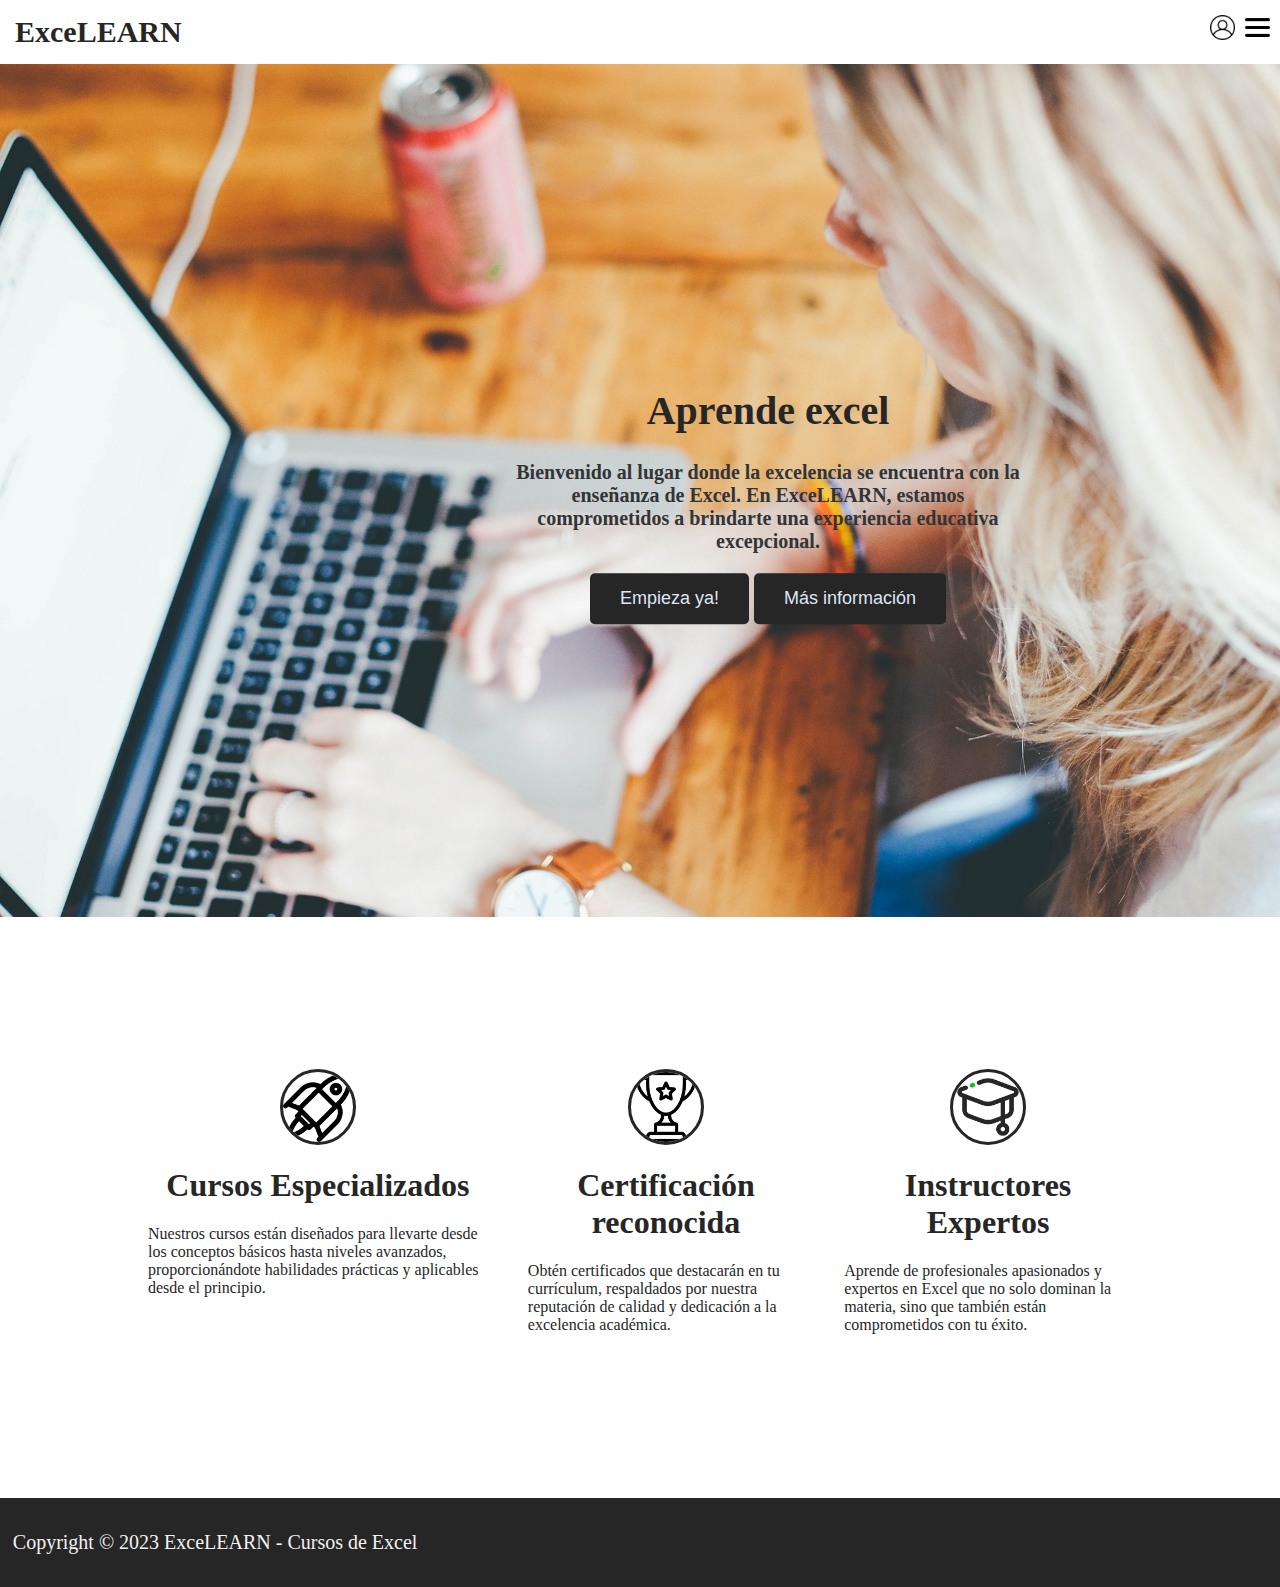
==== index.html @ 46f65f89 "Trabajo parcial" ====
<!DOCTYPE html>
<html lang="es">
    <head>
        <meta charset="utf-8">
        <meta http-equiv="X-UA-Compatible" content="IE=edge">
        <meta name="viewport" content="width=device-width, initial-scale-1.0">
        <title>ExceLEARN</title>
        <link rel="stylesheet" href="css/styles.css">
        <link rel="icon" type="image/x-icon" href="img/excelearn.ico">

    </head>
    <body>
        <header>
            <nav class="navbar">
                <div class="logo">
                    <a href="index.html">ExceLEARN</a>
                </div>
                <ul>
                    <li class="login">
                        <a href="login.html">
                            <img src="img/user.png" alt="user" class="user">
                        </a>
                    </li>
                    <li class="menu">
                        <a href="#">
                            <img src="img/menu.png" alt="menu" class="menu-icon">
                        </a>
                    </li>
                </ul>
                
            </nav>
        </header>
    
        <div class="contenedor">
            <!-- Contenido de la sección de inicio -->
            <img src="img/computer.jpg" alt="student" class="student" >
            <div class="texto1">
                <H1 id="titulo1">Aprende excel</H1>
                <p id="p1">Bienvenido al lugar donde la excelencia se encuentra con la enseñanza de Excel. En ExceLEARN, estamos comprometidos a brindarte una experiencia educativa excepcional.</p>
                <button id="btn1">Empieza ya!</button>
                <button id="btn2">Más información</button>
            </div>
        </div>
        
        <div class="informacion_breve">
            <!-- Contenido de la sección de información -->
            <div class="info1">
                <img src="img/cohete.png" alt="cohete" class="img1">
                <div id="inf1">
                    <h1>Cursos Especializados</h1>
                    <p>Nuestros cursos están diseñados para llevarte desde los conceptos básicos hasta niveles avanzados, proporcionándote habilidades prácticas y aplicables desde el principio.</p>
                </div>        
            </div>
            
            <div class="info2">
                <img src="img/trofeo.png" alt="trofeo" class="img2">
                <div id="inf2">
                    <h1>Certificación reconocida</h1>
                    <p>Obtén certificados que destacarán en tu currículum, respaldados por nuestra reputación de calidad y dedicación a la excelencia académica.</p>
                </div>
            </div>
            
            <div class="info3">
                <img src="img/sombrero-de-graduacion.png" alt="sombrero-de-graduacion" class="img3">
                <div id="inf3">   
                    <h1>Instructores Expertos</h1>
                    <p>Aprende de profesionales apasionados y expertos en Excel que no solo dominan la materia, sino que también están comprometidos con tu éxito.</p>
                </div> 
            </div>
        
        </div>
    
        <div id="certificados">
            <!-- Contenido de la sección de certificados -->
        </div>
    
        <div id="contacto">
            <!-- Contenido de la sección de contacto -->
        </div>
    
        <footer>
            <p>Copyright &copy; 2023 ExceLEARN - Cursos de Excel</p>
        </footer>
    
    </body>

</html>
---- css/styles.css ----
body {
    margin: 0px;
    color: #262626;
    
}
/*Inicio de la barra de navegación ---------------------------------------- */
header {
    background-color:white;
    margin: 0px;
    padding: 0px;
    color: #262626;
    
}

.navbar {
    display: flex;
    justify-content: space-between ;
    
}

.logo {
    font-family: serif;
    font-size: 30px;
    font-weight: bold;
    padding: 15px;
    

}
.logo a {
    text-decoration: none;
    color: inherit;
}
ul {
    display: flex;
    list-style: none;
    margin: 0px;
}

li {
    padding-block: 15px;
}

.user,
.menu-icon {
    width: 25px;
    height: 25px;  
    margin-right: 10px;  
}
/*Fin de la barra de navegación ---------------------------------------- */

/*Inicio --------------------------------------------------------------- */

.contenedor {
    position: relative;
    
}

.student {
    width: 100%;
    
}

.texto1 {
    display: block;
    position: absolute;
    top: 50%;
    left: 60%;
    transform: translate(-50%, -50%);
    color:#262626;
    font-size: 20px;
    text-align: center;
    /*
    display: block;
    position: absolute;
    top: 50%;
    left: 50%; 
    transform: translate(-50%, -50%);
    color: #262626;
    font-size: 20px;
    text-align: center;
    width: 70%; 
    */
}
#p1 {
    font-weight: bold;
    color: #323437;
}

#btn1,
#btn2 {
    
    background-color: #262626; /* Color de fondo del botón, ajusta según tu paleta de colores */
    color: #DFE5F2; /* Color del texto del botón */
    padding: 15px 30px; /* Espaciado interno del botón, ajusta según tu diseño */
    font-size: 18px; /* Tamaño del texto del botón */
    border: none; /* Sin borde */
    border-radius: 5px; /* Bordes redondeados para el botón */
    cursor: pointer; /* Cursor al pasar sobre el botón */
}

/* Estilo adicional para resaltar el botón al pasar el ratón sobre él */
#btn1:hover,
#btn2:hover {
    background-color:#999999; /* Cambia el color de fondo al pasar el ratón sobre el botón */
}

/*Inicio --------------------------------------------------------------- */

/*Información----------------------------------------------------------- */

.informacion_breve {
    display: flex;
    padding-block: 10%;
    padding-inline: 10%;
    
}

h1{
    text-align: center;
}
.info1,
.info2,
.info3 {
    padding: 20px;
}

.img1,
.img2,
.img3 {
    color: #262626;
    width: 70px;
    height: 70px;
    display: block;
    border-radius: 50%;
    margin: 0 auto;
    border: 3px solid #262626;

    
}

.inf1,
.inf2,
.inf3 {
    text-align: center;

}





footer {
    font-size: 20px;
    background-color: #262626;
    color: #F2F2F2;
    padding: 1%;
}
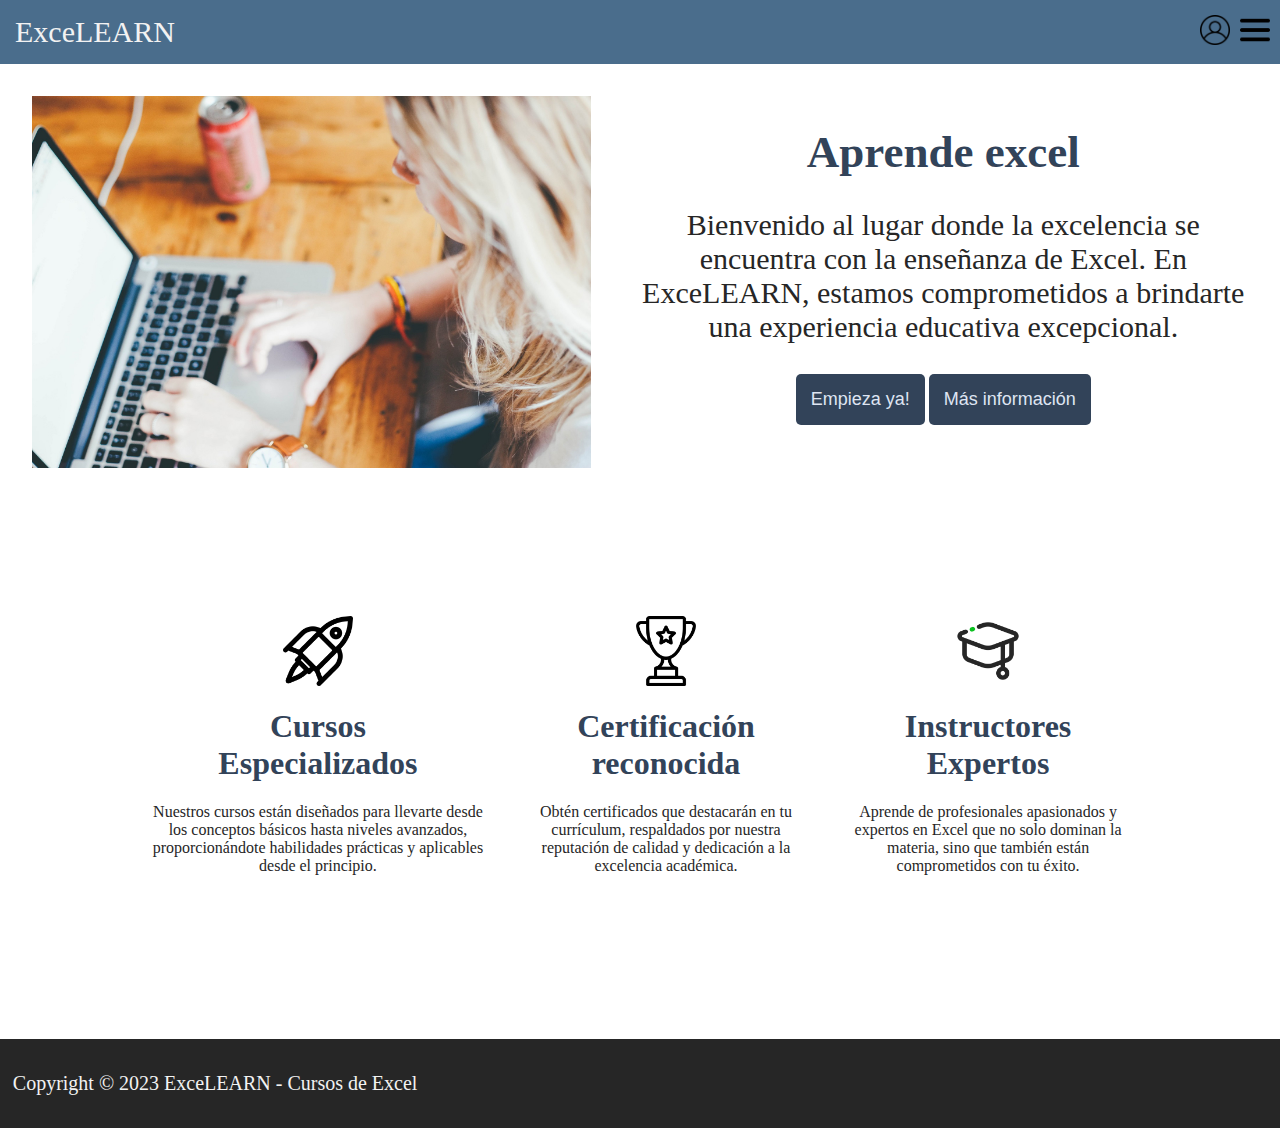
==== commit 50ad307b: "TRABAJO_PARCIAL" ====
--- a/index.html
+++ b/index.html
@@ -31,23 +31,24 @@
             </nav>
         </header>
     
-        <div class="contenedor">
-            <!-- Contenido de la sección de inicio -->
-            <img src="img/computer.jpg" alt="student" class="student" >
+        <section class="inicio">
+            <div class="student">
+                <img src="img/computer.jpg" alt="student" id="student" >
+            </div>
             <div class="texto1">
-                <H1 id="titulo1">Aprende excel</H1>
+                <h1 id="titulo1">Aprende excel</h1>
                 <p id="p1">Bienvenido al lugar donde la excelencia se encuentra con la enseñanza de Excel. En ExceLEARN, estamos comprometidos a brindarte una experiencia educativa excepcional.</p>
                 <button id="btn1">Empieza ya!</button>
                 <button id="btn2">Más información</button>
             </div>
-        </div>
+        </section>
         
-        <div class="informacion_breve">
-            <!-- Contenido de la sección de información -->
+        <section class="informacion_breve">
+            
             <div class="info1">
                 <img src="img/cohete.png" alt="cohete" class="img1">
                 <div id="inf1">
-                    <h1>Cursos Especializados</h1>
+                    <h1>Cursos <br>Especializados</h1>
                     <p>Nuestros cursos están diseñados para llevarte desde los conceptos básicos hasta niveles avanzados, proporcionándote habilidades prácticas y aplicables desde el principio.</p>
                 </div>        
             </div>
@@ -55,7 +56,7 @@
             <div class="info2">
                 <img src="img/trofeo.png" alt="trofeo" class="img2">
                 <div id="inf2">
-                    <h1>Certificación reconocida</h1>
+                    <h1>Certificación <br>reconocida</h1>
                     <p>Obtén certificados que destacarán en tu currículum, respaldados por nuestra reputación de calidad y dedicación a la excelencia académica.</p>
                 </div>
             </div>
@@ -63,20 +64,20 @@
             <div class="info3">
                 <img src="img/sombrero-de-graduacion.png" alt="sombrero-de-graduacion" class="img3">
                 <div id="inf3">   
-                    <h1>Instructores Expertos</h1>
+                    <h1>Instructores <br>Expertos</h1>
                     <p>Aprende de profesionales apasionados y expertos en Excel que no solo dominan la materia, sino que también están comprometidos con tu éxito.</p>
                 </div> 
             </div>
         
-        </div>
+        </section>
     
-        <div id="certificados">
-            <!-- Contenido de la sección de certificados -->
-        </div>
+        <section id="Precios">
+            <!-- Contenido de la sección de precios --->
+        </section>
     
-        <div id="contacto">
+        <section id="contacto">
             <!-- Contenido de la sección de contacto -->
-        </div>
+        </section>
     
         <footer>
             <p>Copyright &copy; 2023 ExceLEARN - Cursos de Excel</p>
--- a/css/styles.css
+++ b/css/styles.css
@@ -1,17 +1,14 @@
 body {
     margin: 0px;
     color: #262626;
+    font-family: serif;
     
 }
 /*Inicio de la barra de navegación ---------------------------------------- */
-header {
-    background-color:white;
-    margin: 0px;
-    padding: 0px;
-    color: #262626;
-    
+header{
+    background-color: #4A6D8C;
+    color: #F2F2F2;
 }
-
 .navbar {
     display: flex;
     justify-content: space-between ;
@@ -19,17 +16,15 @@
 }
 
 .logo {
-    font-family: serif;
     font-size: 30px;
-    font-weight: bold;
     padding: 15px;
-    
+}
 
-}
 .logo a {
     text-decoration: none;
     color: inherit;
 }
+
 ul {
     display: flex;
     list-style: none;
@@ -42,116 +37,88 @@
 
 .user,
 .menu-icon {
-    width: 25px;
-    height: 25px;  
+    width: 30px;
+    height: 30px;  
     margin-right: 10px;  
 }
 /*Fin de la barra de navegación ---------------------------------------- */
+/* Contenido de la sección de inicio ------------------------------------*/
 
-/*Inicio --------------------------------------------------------------- */
-
-.contenedor {
-    position: relative;
-    
+.inicio {
+    display: flex;
+    margin: 2em;
 }
 
 .student {
+    display: flex;
+    justify-content: center;
+    margin-right: 3em;
+
+}
+#student {
     width: 100%;
-    
+    height: auto;
 }
+.texto1 {
+    text-align: center;
 
-.texto1 {
-    display: block;
-    position: absolute;
-    top: 50%;
-    left: 60%;
-    transform: translate(-50%, -50%);
-    color:#262626;
-    font-size: 20px;
-    text-align: center;
-    /*
-    display: block;
-    position: absolute;
-    top: 50%;
-    left: 50%; 
-    transform: translate(-50%, -50%);
-    color: #262626;
-    font-size: 20px;
-    text-align: center;
-    width: 70%; 
-    */
+}
+.texto1 h1 {
+    font-size: 45px;
+    color: #324359;
 }
 #p1 {
-    font-weight: bold;
-    color: #323437;
+    font-size: 30px;
 }
 
 #btn1,
 #btn2 {
     
-    background-color: #262626; /* Color de fondo del botón, ajusta según tu paleta de colores */
-    color: #DFE5F2; /* Color del texto del botón */
-    padding: 15px 30px; /* Espaciado interno del botón, ajusta según tu diseño */
-    font-size: 18px; /* Tamaño del texto del botón */
-    border: none; /* Sin borde */
-    border-radius: 5px; /* Bordes redondeados para el botón */
-    cursor: pointer; /* Cursor al pasar sobre el botón */
+    background-color: #324359;
+    color: #DFE5F2;
+    padding: 15px;
+    font-size: 18px;
+    border: none;
+    border-radius: 5px;
+    cursor: pointer;
+    margin-bottom: 10px;
 }
 
-/* Estilo adicional para resaltar el botón al pasar el ratón sobre él */
-#btn1:hover,
-#btn2:hover {
-    background-color:#999999; /* Cambia el color de fondo al pasar el ratón sobre el botón */
-}
+/* Fin del contenido de la sección de inicio ----------------------------*/
 
-/*Inicio --------------------------------------------------------------- */
-
-/*Información----------------------------------------------------------- */
+/* Contenido de la sección de información -------------------------------*/
 
 .informacion_breve {
     display: flex;
-    padding-block: 10%;
-    padding-inline: 10%;
+    margin:10%;
     
 }
 
-h1{
-    text-align: center;
-}
 .info1,
 .info2,
 .info3 {
     padding: 20px;
+    text-align: center;
 }
-
+.informacion_breve h1 {
+    color: #324359;
+}
 .img1,
 .img2,
 .img3 {
-    color: #262626;
     width: 70px;
     height: 70px;
     display: block;
-    border-radius: 50%;
     margin: 0 auto;
-    border: 3px solid #262626;
-
-    
 }
 
-.inf1,
-.inf2,
-.inf3 {
-    text-align: center;
+/* Fin del contenido de la sección de información ----------------------*/
 
-}
-
-
-
-
+/* Contenido del pie de página -----------------------------------------*/
 
 footer {
     font-size: 20px;
     background-color: #262626;
     color: #F2F2F2;
     padding: 1%;
-}+}
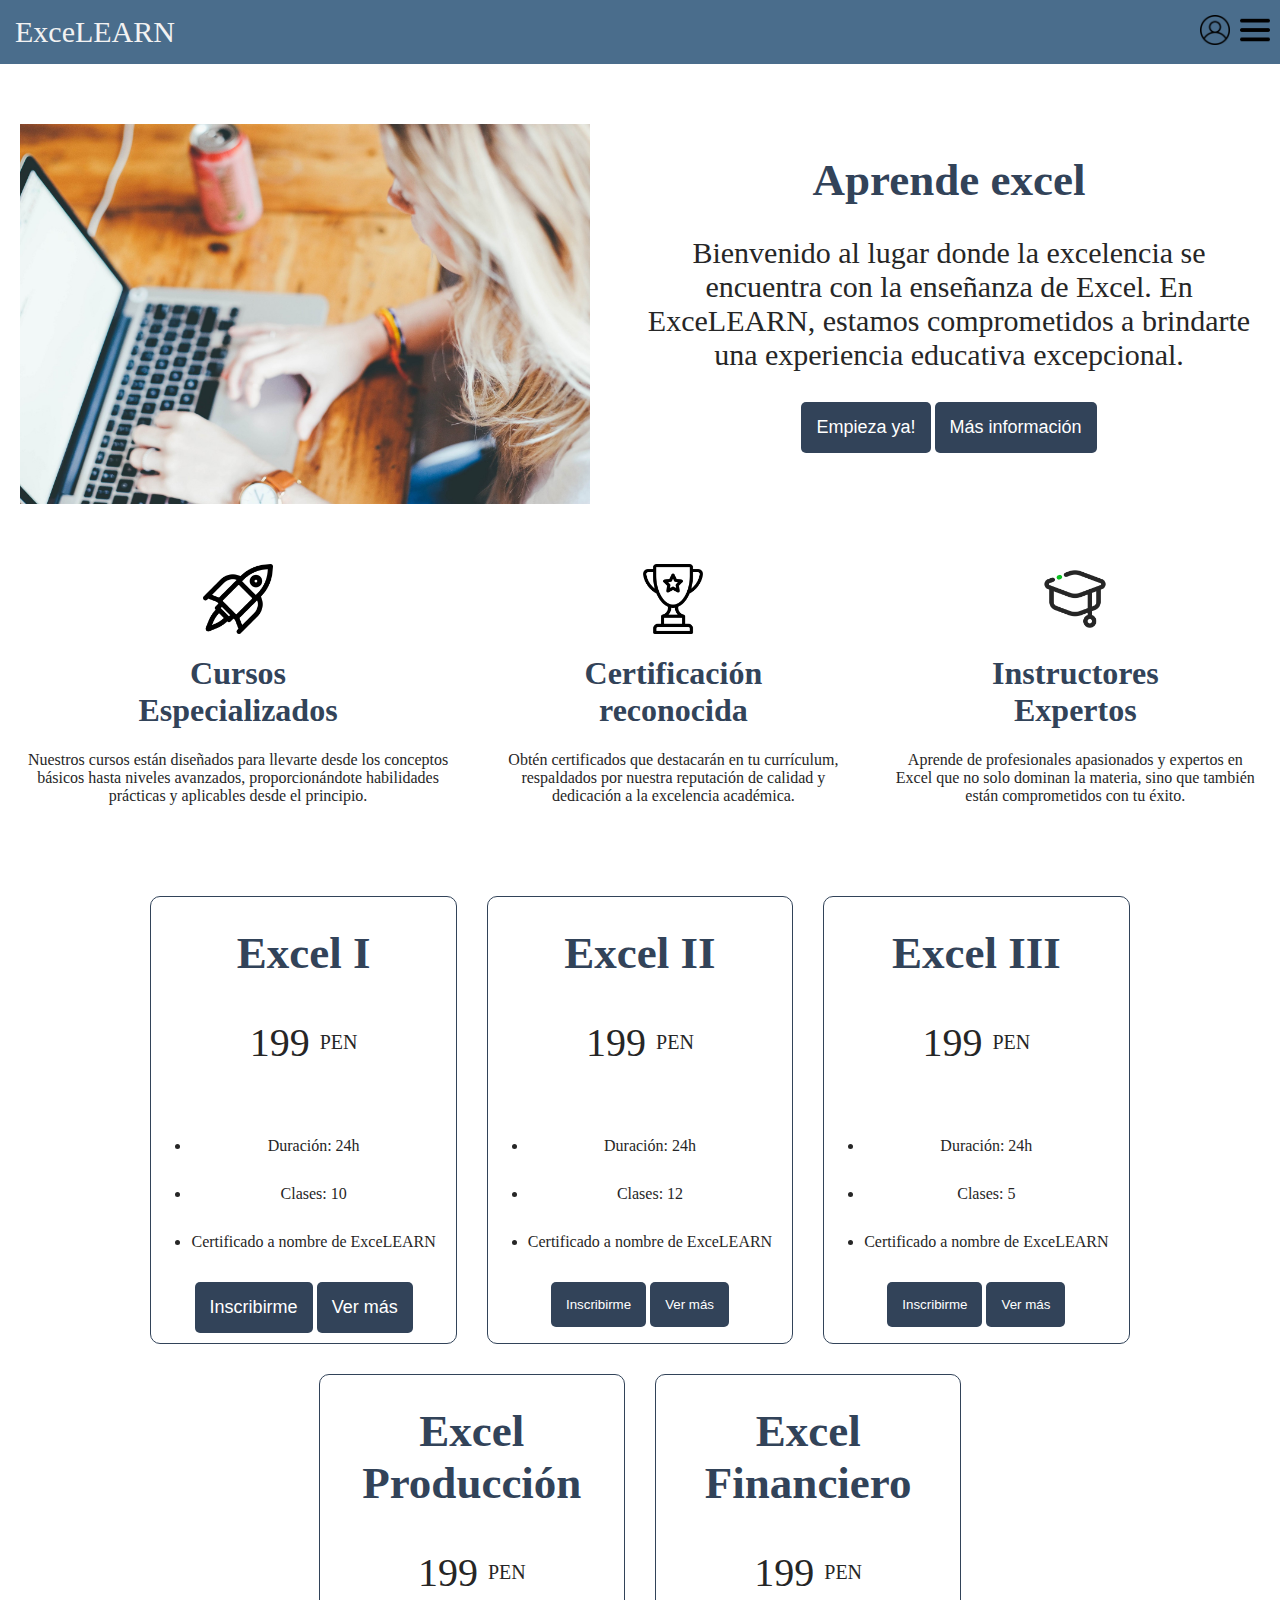
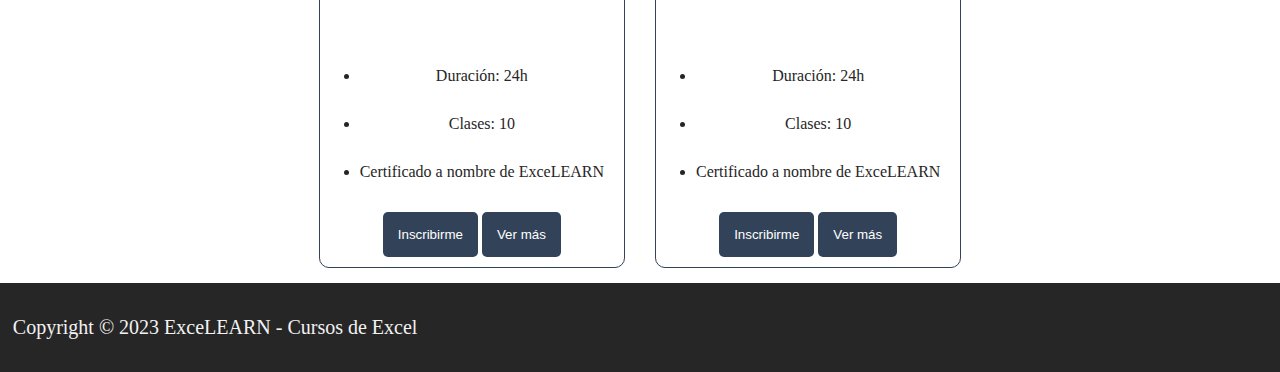
==== commit ee73a617: "Trabajo_Parcial_CERTUS" ====
--- a/index.html
+++ b/index.html
@@ -71,8 +71,91 @@
         
         </section>
     
-        <section id="Precios">
-            <!-- Contenido de la sección de precios --->
+        <section class="productos">
+    
+            <div class="basico">
+                <div class="curso" id="excel1">
+                    <h1>Excel I</h1>
+                    <div class="precio"><p class="cantidad">199</p><p class="moneda">PEN</p></div>
+                    <div>
+                        <ul>
+                            <li>Duración: 24h</li>
+                            <li>Clases: 10</li>
+                            <li>Certificado a nombre de ExceLEARN</li>
+                        </ul>
+                    </div>
+                    <div>
+                        <button class="btn" id="btn1">Inscribirme</button>
+                        <button class="btn" id="btn2">Ver más</button>
+                    </div>
+                </div>
+            
+                <div class="curso" id="excel2">
+                    <h1>Excel II</h1>
+                    <div class="precio"><p class="cantidad">199</p><p class="moneda">PEN</p></div>
+                    <div>
+                        <ul>
+                            <li>Duración: 24h</li>
+                            <li>Clases: 12</li>
+                            <li>Certificado a nombre de ExceLEARN</li>
+                        </ul>
+                    </div>
+                    <div>
+                        <button class="btn" id="btn3">Inscribirme</button>
+                        <button class="btn" id="btn4">Ver más</button>
+                    </div>
+                </div>
+                
+                <div class="curso" id="excel3">
+                    <h1>Excel III</h1>
+                    <div class="precio"><p class="cantidad">199</p><p class="moneda">PEN</p></div>
+                    <div>
+                        <ul>
+                            <li>Duración: 24h</li>
+                            <li>Clases: 5</li>
+                            <li>Certificado a nombre de ExceLEARN</li>
+                        </ul>
+                    </div>
+                    <div>
+                        <button class="btn" id="btn5">Inscribirme</button>
+                        <button class="btn" id="btn6">Ver más</button>
+                    </div>
+                </div>
+            </div>
+            
+            <div class="especializado">
+                <div class="curso" id="excel4">
+                    <h1>Excel <br>Producción</h1>
+                    <div class="precio"><p class="cantidad">199</p><p class="moneda">PEN</p></div>
+                    <div>
+                        <ul>
+                            <li>Duración: 24h</li>
+                            <li>Clases: 10</li>
+                            <li>Certificado a nombre de ExceLEARN</li>
+                        </ul>
+                    </div>
+                    <div>
+                        <button class="btn" id="btn7">Inscribirme</button>
+                        <button class="btn" id="btn8">Ver más</button>
+                    </div>
+                </div>
+            
+                <div class="curso" id="excel5">
+                    <h1>Excel <br>Financiero</h1>
+                    <div class="precio"><p class="cantidad">199</p><p class="moneda">PEN</p></div>
+                    <div>
+                        <ul>
+                            <li>Duración: 24h</li>
+                            <li>Clases: 10</li>
+                            <li>Certificado a nombre de ExceLEARN</li>
+                        </ul>
+                    </div>
+                    <div>
+                        <button class="btn" id="btn9">Inscribirme</button>
+                        <button class="btn" id="btn10">Ver más</button>
+                    </div>
+                </div>
+            </div>    
         </section>
     
         <section id="contacto">
--- a/css/styles.css
+++ b/css/styles.css
@@ -25,7 +25,7 @@
     color: inherit;
 }
 
-ul {
+.navbar ul {
     display: flex;
     list-style: none;
     margin: 0px;
@@ -46,7 +46,8 @@
 
 .inicio {
     display: flex;
-    margin: 2em;
+    margin-top: 60px;
+    margin-inline: 20px;
 }
 
 .student {
@@ -75,7 +76,7 @@
 #btn2 {
     
     background-color: #324359;
-    color: #DFE5F2;
+    color: white;
     padding: 15px;
     font-size: 18px;
     border: none;
@@ -90,7 +91,7 @@
 
 .informacion_breve {
     display: flex;
-    margin:10%;
+    margin: 40px auto;
     
 }
 
@@ -113,7 +114,61 @@
 }
 
 /* Fin del contenido de la sección de información ----------------------*/
+/* Productos -----------------------------------------------------------*/
 
+.productos {
+    display: block;
+}
+.productos h1 {
+    color: #324359;
+}
+
+.curso {
+    text-align: center;
+    border: 1px solid #324359;
+    border-radius: 10px;
+}
+
+.curso h1 {
+    font-size: 45px;
+    margin-bottom: 0;
+}
+
+.basico,
+.especializado {
+    display: flex;
+    justify-content: center;
+    
+}
+.curso {
+    margin: 15px;
+}
+.precio {
+    font-size: 40px;
+    display: flex;
+    justify-content: center;
+}
+.moneda {
+    font-size: 20px;
+    margin-block: auto;
+    margin-left: 10px;
+}
+
+.productos ul {
+    padding-right: 20px;
+}
+.btn {
+    border-radius: 5px;
+    border: none;
+    background-color: #324359;
+    color: white;
+    font: 18px;
+    cursor: pointer;
+    padding: 15px;
+    margin-bottom: 10px;
+}
+
+/* Productos -----------------------------------------------------------*/
 /* Contenido del pie de página -----------------------------------------*/
 
 footer {
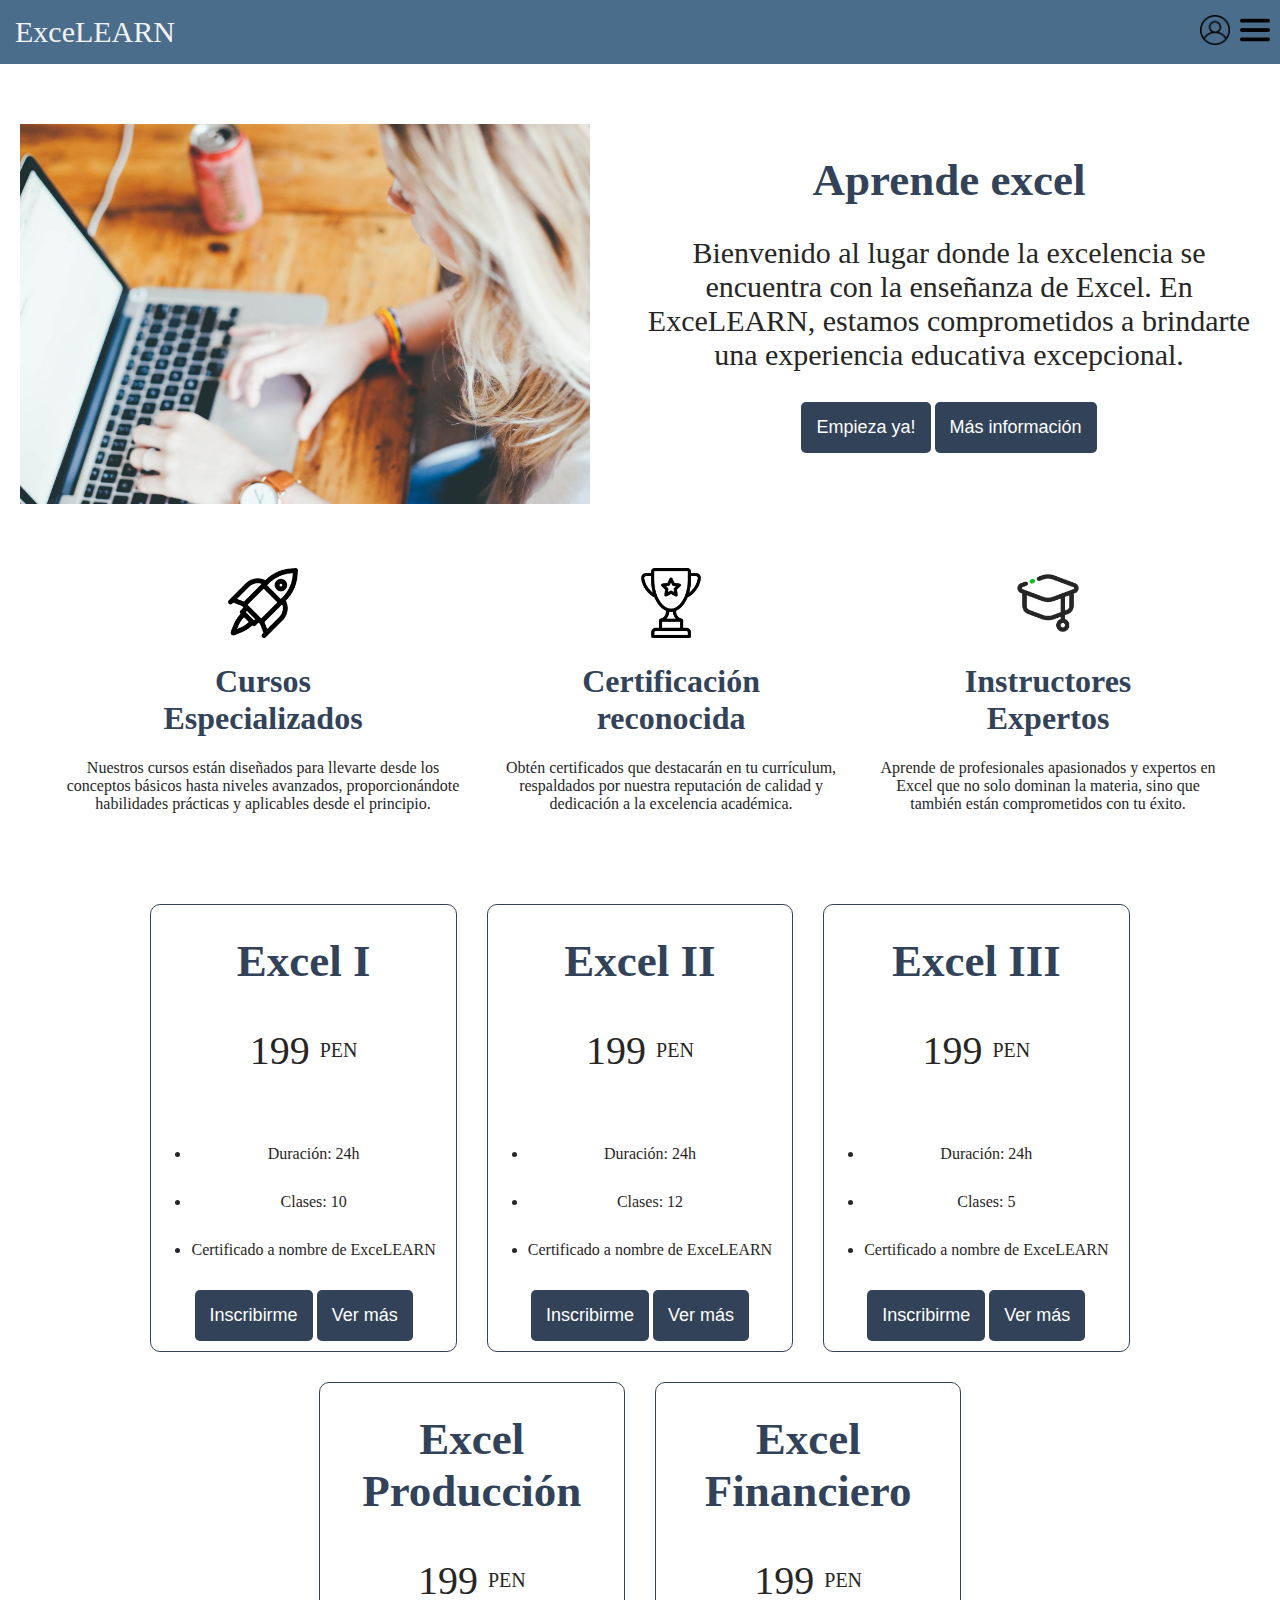
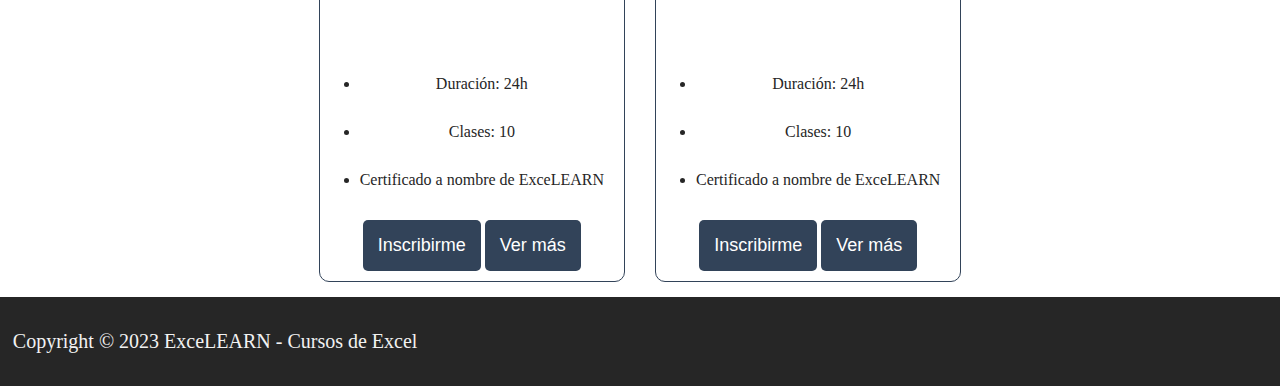
==== commit 535d7ea1: "Nuevos-cambios" ====
--- a/index.html
+++ b/index.html
@@ -45,24 +45,24 @@
         
         <section class="informacion_breve">
             
-            <div class="info1">
-                <img src="img/cohete.png" alt="cohete" class="img1">
+            <div class="info">
+                <img src="img/cohete.png" alt="cohete" class="img">
                 <div id="inf1">
                     <h1>Cursos <br>Especializados</h1>
                     <p>Nuestros cursos están diseñados para llevarte desde los conceptos básicos hasta niveles avanzados, proporcionándote habilidades prácticas y aplicables desde el principio.</p>
                 </div>        
             </div>
             
-            <div class="info2">
-                <img src="img/trofeo.png" alt="trofeo" class="img2">
+            <div class="info">
+                <img src="img/trofeo.png" alt="trofeo" class="img">
                 <div id="inf2">
                     <h1>Certificación <br>reconocida</h1>
                     <p>Obtén certificados que destacarán en tu currículum, respaldados por nuestra reputación de calidad y dedicación a la excelencia académica.</p>
                 </div>
             </div>
             
-            <div class="info3">
-                <img src="img/sombrero-de-graduacion.png" alt="sombrero-de-graduacion" class="img3">
+            <div class="info">
+                <img src="img/sombrero-de-graduacion.png" alt="sombrero-de-graduacion" class="img">
                 <div id="inf3">   
                     <h1>Instructores <br>Expertos</h1>
                     <p>Aprende de profesionales apasionados y expertos en Excel que no solo dominan la materia, sino que también están comprometidos con tu éxito.</p>
--- a/css/styles.css
+++ b/css/styles.css
@@ -51,8 +51,6 @@
 }
 
 .student {
-    display: flex;
-    justify-content: center;
     margin-right: 3em;
 
 }
@@ -91,25 +89,20 @@
 
 .informacion_breve {
     display: flex;
-    margin: 40px auto;
+    margin: 40px;
     
 }
 
-.info1,
-.info2,
-.info3 {
+.info {
     padding: 20px;
     text-align: center;
 }
 .informacion_breve h1 {
     color: #324359;
 }
-.img1,
-.img2,
-.img3 {
+.img {
     width: 70px;
     height: 70px;
-    display: block;
     margin: 0 auto;
 }
 
@@ -162,10 +155,11 @@
     border: none;
     background-color: #324359;
     color: white;
-    font: 18px;
+    font-size: 18px;
     cursor: pointer;
     padding: 15px;
     margin-bottom: 10px;
+    
 }
 
 /* Productos -----------------------------------------------------------*/
